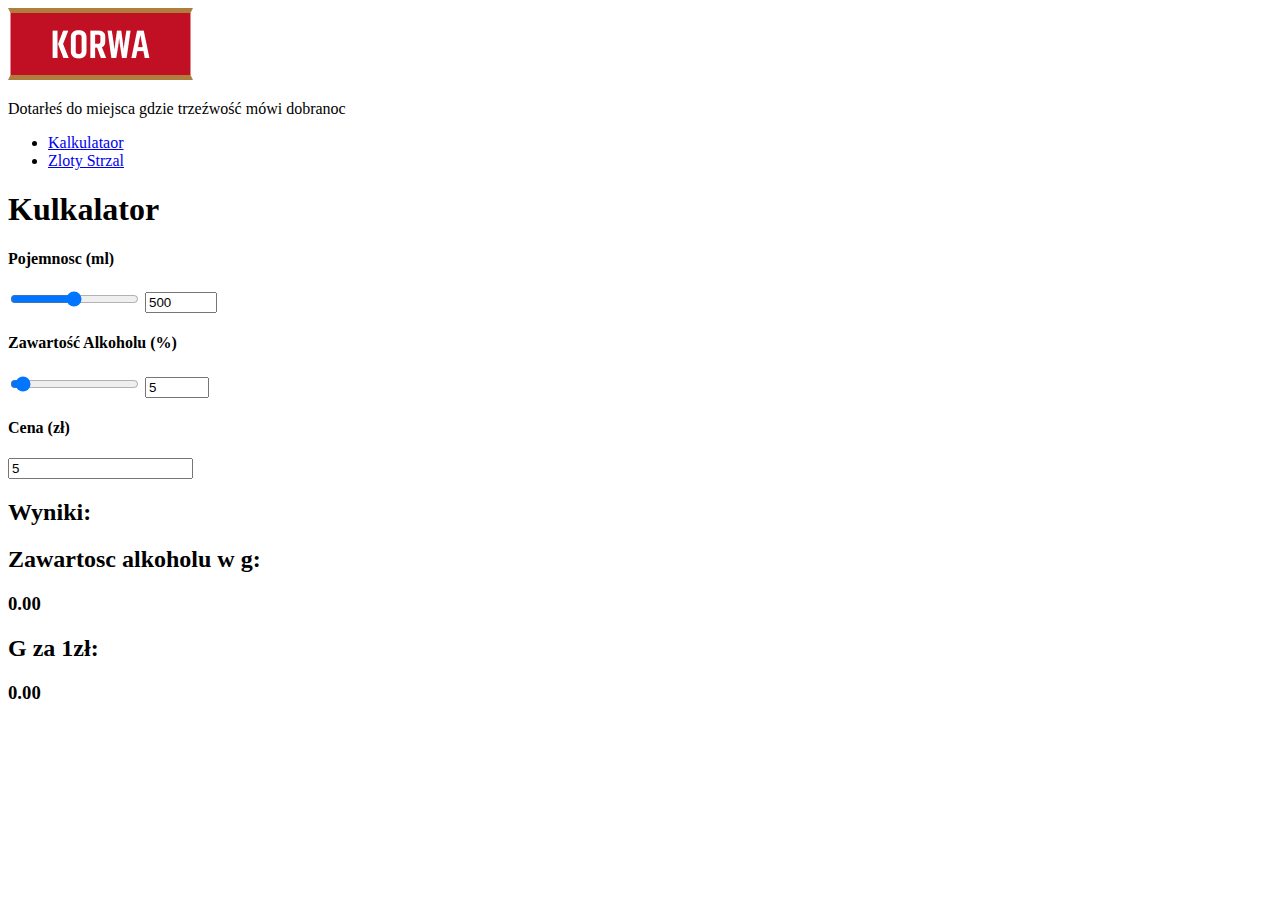
==== subpage1.html @ 66c68504 "Add files via upload" ====
<!DOCTYPE html>
<html lang="en">
<head>
    <meta charset="UTF-8">
    <meta name="viewport" content="width=device-width, initial-scale=1.0">
    <title>Kulkalator</title>
    <link rel="preconnect" href="https://fonts.googleapis.com">
    <link rel="preconnect" href="https://fonts.gstatic.com" crossorigin>
    <link href="https://fonts.googleapis.com/css2?family=Kanit:ital,wght@0,100;0,200;0,300;0,400;0,500;0,600;0,700;0,800;0,900;1,100;1,200;1,300;1,400;1,500;1,600;1,700;1,800;1,900&display=swap" rel="stylesheet">
    <link rel="preconnect" href="https://fonts.googleapis.com">
    <link rel="preconnect" href="https://fonts.gstatic.com" crossorigin>
    <link href="https://fonts.googleapis.com/css2?family=Poppins:ital,wght@0,100;0,200;0,300;0,400;0,500;0,600;0,700;0,800;0,900;1,100;1,200;1,300;1,400;1,500;1,600;1,700;1,800;1,900&display=swap" rel="stylesheet">
    <link rel="stylesheet" href="css/kalkulator.css">
</head>
<body>
    <div class="header-bg">
        <header>
            <div class="header-left">
                <a href="index.html">
                    <img src="logo.png" alt="logo korwy">
                </a>
                
                <div class="divider"></div>
                <div class="name">
                    <p>Dotarłeś do miejsca gdzie trzeźwość mówi dobranoc </p>
                </div>
            </div>
            <nav>
                <ul>

                    <li>
                        <a href="subpage1.html" class="menu kalkulator-menu">Kalkulataor</a>
                    </li>
                    <li>
                        <a href="subpage2.html" class="menu">Zloty Strzal</a>
                    </li>
        
                </ul>
            </nav>
    </div>        
        
        </header>
    <div class="wrap">
        <div class="column1 column">
            <h1>Kulkalator</h1>
            <div class="input-wrapper">
                <h4>Pojemnosc (ml)</h4>
                <div class="inputs">
                    <input type="range" min="10" max="1000" value="500" class="slider" id="slider-pojemnosc">
                    <input type="number" id="input-pojemnosc" class="input-text" min="1" max="1000"></input>
                </div>
                
            </div>
            <div class="input-wrapper">
                <h4>Zawartość Alkoholu (%)</h4>
                <div class="inputs">
                    <input type="range" min="1" max="100" value="5" class="slider" id="slider-zawartosc">
                    <input type="number" id="input-zawartosc" class="input-text" min="1" max="100"></input>
                </div>
            </div>
            <div class="input-wrapper">
                <h4>Cena (zł)</h4>
                <div class="inputs">
                    <input type="number" id="input-cena" value="5" class="input-text" min="1" ></input>
                </div>
            </div>
        </div>
        <div class="column2 column">
            <h2 class="Title">Wyniki:</h2>
            <div class="row1">
                <h2>Zawartosc alkoholu w g: </h2>
                <h3 id="Ile-g">0.00</h3>
            </div>
            <div class="row2">
                <h2>G za 1zł: </h2>
                <h3 id="zl/g">0.00</h3>
            </div>
            </div>
    </div>

    
    
    <script src="index.js"></script>
</body>
</html>
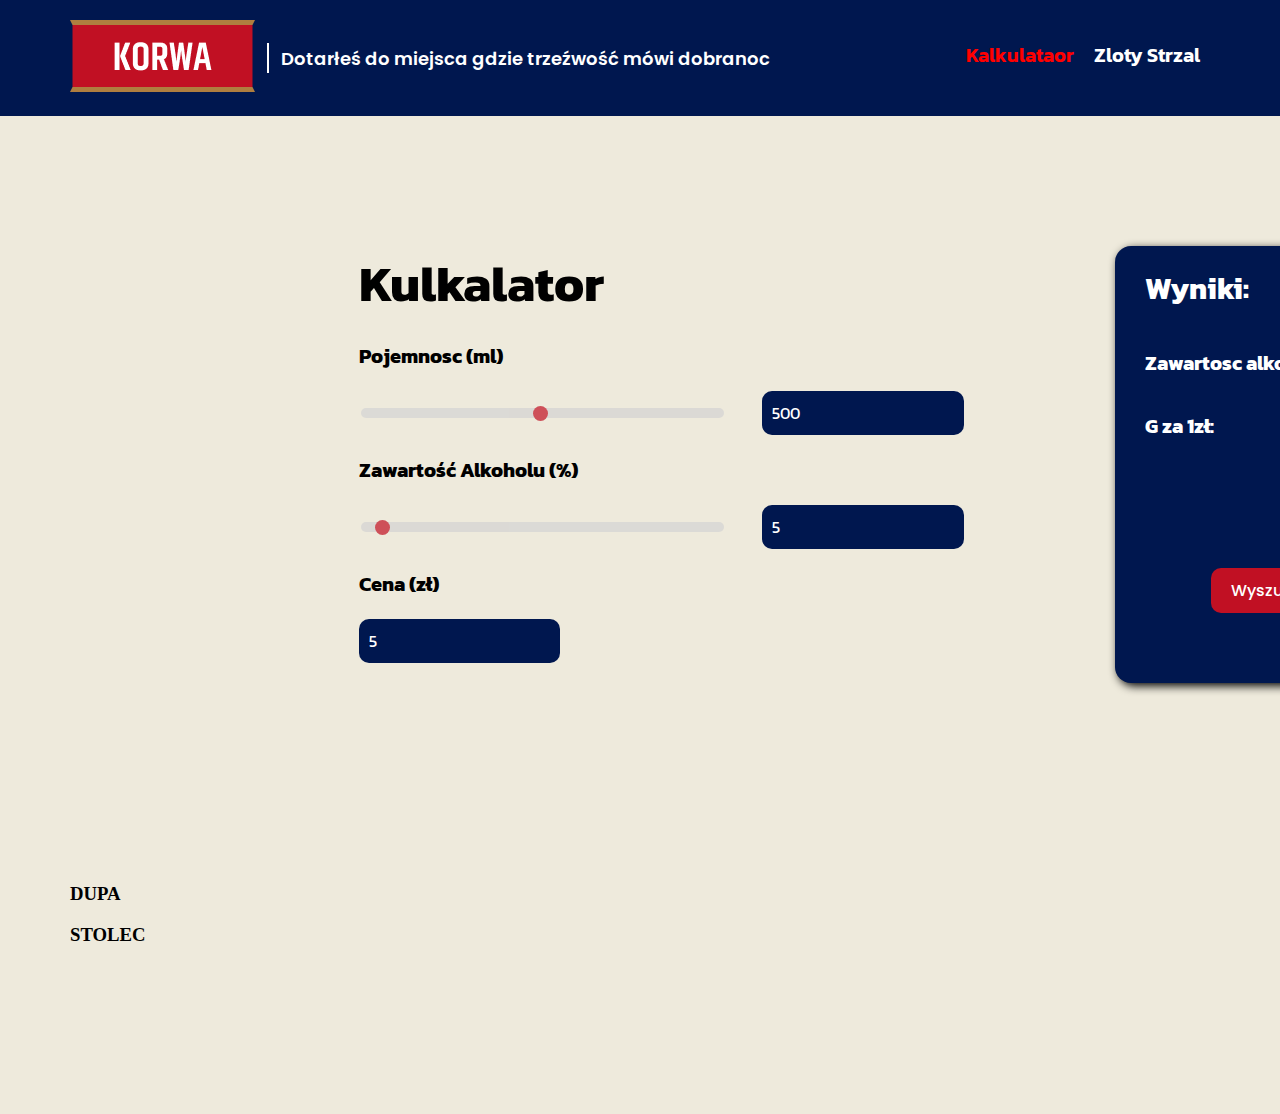
==== commit 2d53170d: "going live" ====
--- a/subpage1.html
+++ b/subpage1.html
@@ -40,46 +40,62 @@
     </div>        
         
         </header>
-    <div class="wrap">
-        <div class="column1 column">
-            <h1>Kulkalator</h1>
-            <div class="input-wrapper">
-                <h4>Pojemnosc (ml)</h4>
-                <div class="inputs">
-                    <input type="range" min="10" max="1000" value="500" class="slider" id="slider-pojemnosc">
-                    <input type="number" id="input-pojemnosc" class="input-text" min="1" max="1000"></input>
+    <div class="main">
+        <div class="wrap">
+            <div class="column1 column">
+                <h1>Kulkalator</h1>
+                <div class="input-wrapper">
+                    <h4>Pojemnosc (ml)</h4>
+                    <div class="inputs">
+                        <input type="range" min="10" max="1000" value="500" class="slider" id="slider-pojemnosc">
+                        <input type="number" id="input-pojemnosc" class="input-text" min="1" max="1000"></input>
+                    </div>
+                    
                 </div>
-                
-            </div>
-            <div class="input-wrapper">
-                <h4>Zawartość Alkoholu (%)</h4>
-                <div class="inputs">
-                    <input type="range" min="1" max="100" value="5" class="slider" id="slider-zawartosc">
-                    <input type="number" id="input-zawartosc" class="input-text" min="1" max="100"></input>
+                <div class="input-wrapper">
+                    <h4>Zawartość Alkoholu (%)</h4>
+                    <div class="inputs">
+                        <input type="range" min="1" max="100" value="5" class="slider" id="slider-zawartosc">
+                        <input type="number" id="input-zawartosc" class="input-text" min="1" max="100"></input>
+                    </div>
+                </div>
+                <div class="input-wrapper">
+                    <h4>Cena (zł)</h4>
+                    <div class="inputs">
+                        <input type="number" id="input-cena" value="5" class="input-text" min="1" ></input>
+                    </div>
                 </div>
             </div>
-            <div class="input-wrapper">
-                <h4>Cena (zł)</h4>
-                <div class="inputs">
-                    <input type="number" id="input-cena" value="5" class="input-text" min="1" ></input>
+            <div class="column2 column">
+                <div class="firstpart">
+                    <h2 class="Title">Wyniki:</h2>
+                <div class="row1">
+                    <h2>Zawartosc alkoholu w g: </h2>
+                    <h3 id="Ile-g">0.00</h3>
                 </div>
+                <div class="row2">
+                    <h2>G za 1zł: </h2>
+                    <h3 id="zl/g">0.00</h3>
+                </div>
+                </div>
+                <div class="secondpart">
+                    <btn class="find">Wyszukaj Podobne</btn>
+                </div>
+
             </div>
+            
         </div>
-        <div class="column2 column">
-            <h2 class="Title">Wyniki:</h2>
-            <div class="row1">
-                <h2>Zawartosc alkoholu w g: </h2>
-                <h3 id="Ile-g">0.00</h3>
-            </div>
-            <div class="row2">
-                <h2>G za 1zł: </h2>
-                <h3 id="zl/g">0.00</h3>
-            </div>
-            </div>
+        <div class="alternatives">
+            <h3>DUPA</h3>
+            <h3>STOLEC</h3>
+        </div>
+        
     </div>
+    
 
     
     
     <script src="index.js"></script>
+    <script src="baza.js"></script>
 </body>
 </html>--- a/css/kalkulator.css
+++ b/css/kalkulator.css
@@ -0,0 +1,184 @@
+body{
+    background-color: #eeeadc;
+    margin: 0;
+    padding-bottom: 150px;
+    
+}
+
+h1{
+    font-family: 'Kanit';
+    font-size: 50px;
+    color: black;
+    margin: 0;
+}
+h2 {
+    font-family: 'Kanit';
+    font-size: 35px;
+    color: black;
+    margin: 0;
+}
+h4 {
+    font-family: 'Kanit';
+    font-size: 20px;
+    color: black;
+    margin: 0; 
+}
+subheading {
+    font-family: 'Poppins';
+    font-size: 20px;
+    margin: 0;
+}
+p{
+    font-family: 'Poppins';
+    margin: 0;
+}
+.alternatives {
+    width: 1140px;
+    margin: auto;
+}
+.wrap {
+    width: 1140px;
+    margin: 100px 279px;
+    display: flex;
+    padding: 30px 80px 100px 80px;
+}
+.header-bg{
+    background: #00174F;
+}
+header{
+    width: 1140px;
+    margin: auto;
+    display: flex;
+    justify-content: space-between;
+    padding: 20px 0;
+    
+}
+.header-left{
+    display: flex;
+    align-items: center;
+    justify-content: space-between;
+    width: 700px;
+    .name {
+        color: white;
+        font-family: 'Poppins';
+        font-size: 18px;
+        font-weight: 600;
+    }
+}
+
+
+nav ul{
+    list-style: none;
+    display: flex;
+    font-family: 'Kanit';
+    font-size: 20px;
+    font-weight: 600;
+}
+nav ul li{
+    padding-left: 10px;
+    padding-right: 10px;
+}
+nav a{
+    color: white;
+    text-decoration: none;
+}
+nav a:hover{
+    color: red;
+}
+.kalkulator-menu {
+    color: red;
+}
+.divider{
+    border-left: 2px solid white;
+    height: 30px;
+}
+.column1 {
+    width: 70%;
+}
+.column2 {
+    width: 30%;
+    background-color: #00174F;
+    border-radius: 16px;
+    padding: 20px 30px 50px 30px;
+    box-shadow: 3px 3px 10px black;
+    display: flex;
+    flex-direction: column;
+    justify-content: space-between;
+    h2 {
+        color: white;
+        font-size: 20px
+    }
+    h3 {
+        color: white;
+        font-size: 20px
+    }
+    .Title {
+        font-size: 30px;
+        margin-bottom: 20px;
+    }
+}
+
+.row1, .row2 {
+    display: flex;
+    justify-content: space-between;
+    align-items: center;
+}
+.input-wrapper {
+    margin: 20px 0;
+    width: 80%;
+    display: block;
+    justify-content: space-between;
+}
+.inputs {
+    margin-top: 20px;
+    display: flex;
+    justify-content: space-between;
+    align-items: center;
+}
+.slider {
+    -webkit-appearance: none;
+    width: 60%;
+    height: 10px;
+    outline: none;
+    border-radius: 20px;
+    background-color: #d3d3d3;
+    opacity: 0.7;
+}
+.slider:hover {
+    opacity: 1;
+    transition: opacity .5s;
+    cursor: grab;
+}
+.slider::-webkit-slider-thumb {
+    -webkit-appearance: none;
+    width: 15px;
+    height: 15px;
+    border-radius: 20px;
+    background-color: #C11023;
+}
+.input-text {
+    width: 30%;
+    padding: 10px;
+    border-radius: 10px;
+    font-family: 'Kanit';
+    font-size: 16px;
+    background-color: #00174F;
+    color: white;
+    border: none;
+}
+.secondpart {
+    display: flex;
+    justify-content: center;
+}
+.find {
+    background: #C11023;
+    padding: 10px 20px;
+    font-family: 'Poppins';
+    text-decoration: none;
+    color: white;
+    font-weight: 500;
+    border-radius: 10px;
+    margin: 20px 0;
+    text-align: center;
+    cursor: pointer;
+}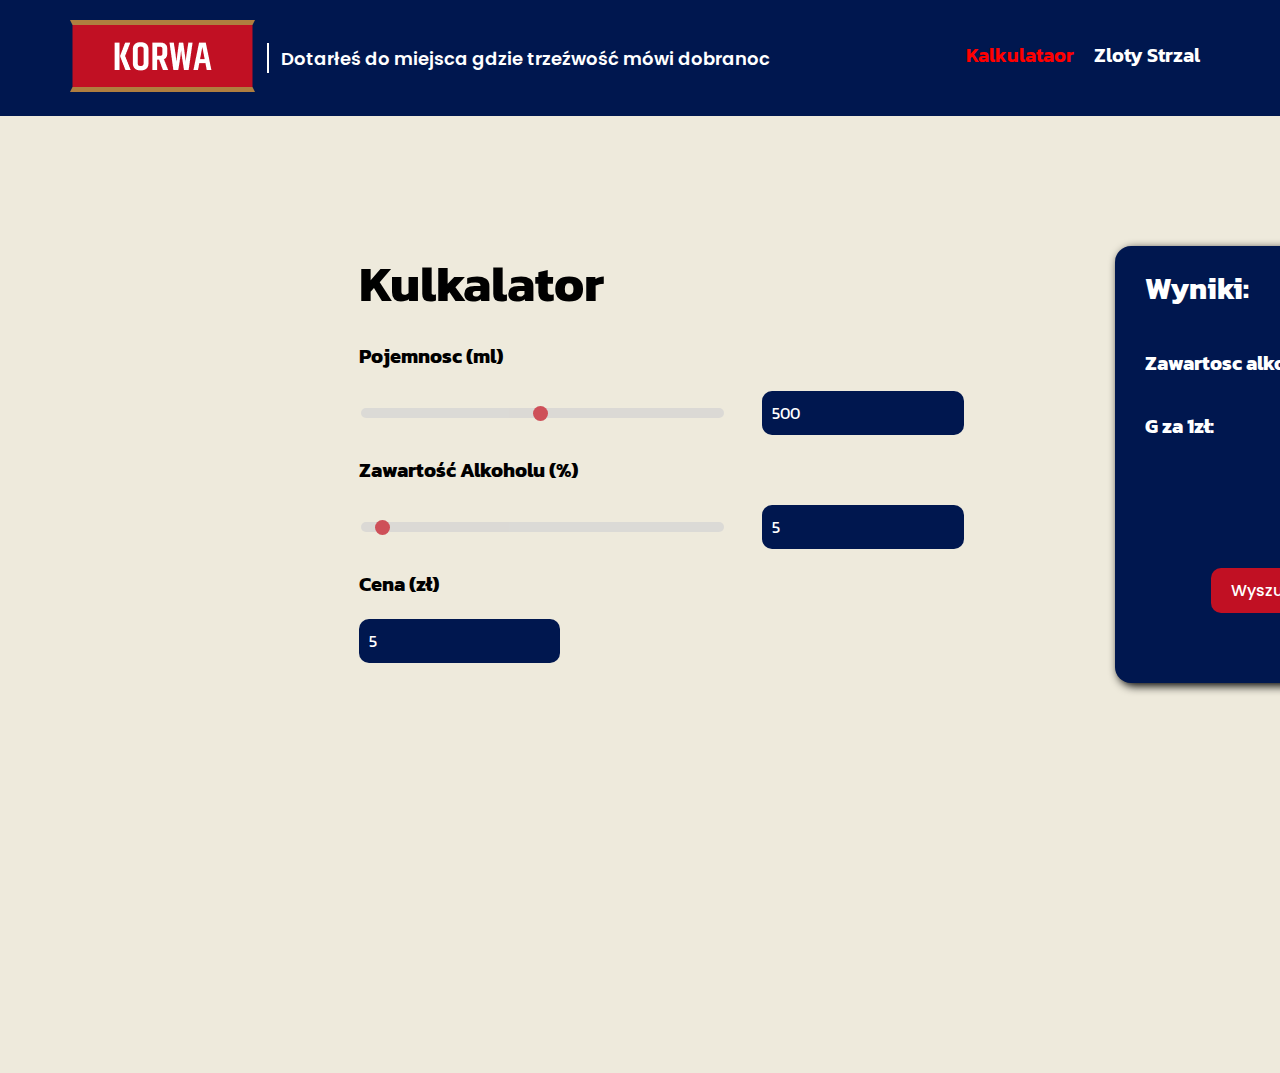
==== commit b125311c: "v1 final" ====
--- a/subpage1.html
+++ b/subpage1.html
@@ -79,23 +79,242 @@
                 </div>
                 </div>
                 <div class="secondpart">
-                    <btn class="find">Wyszukaj Podobne</btn>
+                    <btn class="find" id="finder">Wyszukaj Podobne</btn>
+                    
                 </div>
 
             </div>
             
         </div>
         <div class="alternatives">
-            <h3>DUPA</h3>
-            <h3>STOLEC</h3>
+            <div class="columnleft">
+                <h4 id="alternative-1-nazwa"></h4>
+                <img id="alternative-1-zdjecie" src="" alt="">
+                <subheading id="alternative-1-rent"></subheading>
+                <subheading id="alternative-1-cena"></subheading>
+            </div>
+            <div class="columnright">
+                <h4 id="alternative-2-nazwa"></h4>
+                <img id="alternative-2-zdjecie" src="" alt="">
+                <subheading id="alternative-2-rent"></subheading>
+                <subheading id="alternative-2-cena"></subheading>
+            </div>
+            
+            
         </div>
-        
+        <a href="#podobne"></a>
+
+
+
+
+
+
+        <table id="Tabela" class="Tabela">
+            <tr>
+                <th id="filter-id">ID <span id="id-icon-asc" class="display"><i id="icon-nazwa" class="fa-solid fa-arrow-down-9-1"></i></span><span id="id-icon-desc" class="no-display"><i id="icon-nazwa" class="fa-solid fa-arrow-down-1-9"></i></span></th>
+                <th class="no-cursor">Zdjęcie</th>
+                <th id="filter-nazwa">Nazwa <span id="nazwa-icon-asc" class="display"><i id="icon-nazwa" class="fa-solid fa-arrow-down-z-a"></i></span><span id="nazwa-icon-desc" class="no-display"><i id="icon-nazwa" class="fa-solid fa-arrow-down-a-z"></i></span></th>
+                <th id="filter-rentownosc">Rentowność <span id="rentownosc-icon-asc" class="display"><i id="icon-nazwa" class="fa-solid fa-arrow-down-9-1"></i></span><span id="rentownosc-icon-desc" class="no-display"><i id="icon-nazwa" class="fa-solid fa-arrow-down-1-9"></i></span></th>
+                <th id="filter-ocena">Ocena <span id="ocena-icon-asc" class="display"><i id="icon-nazwa" class="fa-solid fa-arrow-down-9-1"></i></span><span id="ocena-icon-desc" class="no-display"><i id="icon-nazwa" class="fa-solid fa-arrow-down-1-9"></i></span></th>
+            </tr>
+            <tr class="piwo" >
+                <td>1</td>
+                <td><img src="alkohole/desperados.png" alt=""></td>
+                <td id="nazwa">Desperados</td>
+                <td>4.37g/zl</td>
+                <td>6.78</td>
+            </tr>
+            <tr class="piwo" >
+                <td>2</td>
+                <td><img src="alkohole/zatecky.png" alt=""></td>
+                <td id="nazwa">Zatecky</td>
+                <td>7.62g/zl</td>
+                <td>6.34</td>
+            </tr>
+            <tr class="piwo">
+                <td>3</td>
+                <td><img src="alkohole/heineken.png" alt=""></td>
+                <td id="nazwa">Heineken</td>
+                <td>5.83g/zl</td>
+                <td>6.71</td>
+            </tr>
+            <tr class="piwo">
+                <td>4</td>
+                <td><img src="alkohole/perla-export.png" alt=""></td>
+                <td id="nazwa">Perła Export</td>
+                <td>7.47g/zl</td>
+                <td>6.3</td>
+            </tr>
+            <tr class="piwo">
+                <td>5</td>
+                <td><img src="alkohole/carlsberg.png" alt=""></td>
+                <td id="nazwa">Carlsberg</td>
+                <td>5.71g/zl</td>
+                <td>6.22</td>
+            </tr>
+            <tr class="piwo">
+                <td>6</td>
+                <td><img src="alkohole/kustosz-mocne.png" alt=""></td>
+                <td>Kustosz Mocne</td>
+                <td>12.63g/zl</td>
+                <td>3.84</td>
+            </tr>
+            <tr class="piwo">
+                <td>7</td>
+                <td><img src="alkohole/lech.png" alt=""></td>
+                <td>Lech</td>
+                <td>6.28g/zl</td>
+                <td>6.21</td>
+            </tr>
+            <tr class="piwo">
+                <td>8</td>
+                <td><img src="alkohole/lomza.png" alt=""></td>
+                <td>Lomża</td>
+                <td>7.54g/zl</td>
+                <td>6.10</td>
+            </tr>
+            <tr class="piwo">
+                <td>9</td>
+                <td><img src="alkohole/redds.png" alt=""></td>
+                <td>Redds Malina</td>
+                <td>4.8g/zl</td>
+                <td>6.03</td>
+            </tr>
+            <tr class="piwo">
+                <td>10</td>
+                <td><img src="alkohole/perla-chmiel.png" alt=""></td>
+                <td>Perła Chmiel</td>
+                <td>8.62g/zl</td>
+                <td>5.47</td>
+            </tr>
+            <tr class="piwo">
+                <td>11</td>
+                <td><img src="alkohole/tyskie.png" alt=""></td>
+                <td>Tyskie</td>
+                <td>7.47g/zl</td>
+                <td>5.41</td>
+            </tr>
+            <tr class="piwo">
+                <td>12</td>
+                <td><img src="alkohole/harnas.png" alt=""></td>
+                <td>Harnaś</td>
+                <td>11.17g/zl</td>
+                <td>5.34</td>
+            </tr>
+            <tr class="piwo">
+                <td>13</td>
+                <td><img src="alkohole/warka.png" alt=""></td>
+                <td>Warka</td>
+                <td>7.47g/zl</td>
+                <td>5.17</td>
+            </tr>
+            <tr class="piwo">
+                <td>14</td>
+                <td><img src="alkohole/zubr.png" alt=""></td>
+                <td>Żubr</td>
+                <td>10.07g/zl</td>
+                <td>4.79</td>
+            </tr>
+            <tr class="piwo">
+                <td>15</td>
+                <td><img src="alkohole/piast.png" alt=""></td>
+                <td>Piast</td>
+                <td>6.91g/zl</td>
+                <td>4.70</td>
+            </tr>
+            <tr class="piwo">
+                <td>16</td>
+                <td><img src="alkohole/specjal.png" alt=""></td>
+                <td>Specjal</td>
+                <td>10.94g/zl</td>
+                <td>4.59</td>
+            </tr>
+            <tr class="piwo">
+                <td>17</td>
+                <td><img src="alkohole/tatra.png" alt=""></td>
+                <td>Tatra</td>
+                <td>8.51g/zl</td>
+                <td>4.17</td>
+            </tr>
+            <tr class="wodka">
+                <td>18</td>
+                <td><img src="alkohole/stock.png" alt=""></td>
+                <td>Stock</td>
+                <td>6.06g/zl</td>
+                <td>7.23</td>
+            </tr>
+            <tr class="wodka">
+                <td>19</td>
+                <td><img src="alkohole/soplica-cytryna.png" alt=""></td>
+                <td>Soplica Cytryna</td>
+                <td>5.56g/zl</td>
+                <td>7.01</td>
+            </tr>
+            <tr class="wodka">
+                <td>20</td>
+                <td><img src="alkohole/lubelska-cytryna.png" alt=""></td>
+                <td>Lubelska Cytryna</td>
+                <td>5.77g/zl</td>
+                <td>6.73</td>
+            </tr>
+            <tr class="wodka">
+                <td>21</td>
+                <td><img src="alkohole/bocian.png" alt="">
+                </td>
+                <td>Bocian</td>
+                <td>5.91g/zl</td>
+                <td>6.51</td>
+            </tr>
+            <tr class="wodka">
+                <td>22</td>
+                <td><img src="alkohole/amundsen.png" alt=""></td>
+                <td>Amundsen</td>
+                <td>5.6g/zl</td>
+                <td>6.49</td>
+            </tr>
+            <tr class="wodka">
+                <td>23</td>
+                <td><img src="alkohole/stumbras.png" alt=""></td>
+                <td>Stumbrass</td>
+                <td>5.56g/zl</td>
+                <td>5.97</td>
+            </tr>
+            <tr class="wodka">
+                <td>24</td>
+                <td><img src="alkohole/wyborowa.png" alt=""></td>
+                <td>Wyborowa</td>
+                <td>6.25g/zl</td>
+                <td>5.83</td>
+            </tr>
+            <tr class="wodka">
+                <td>25</td>
+                <td><img src="alkohole/smirnoff.png" alt=""></td>
+                <td>Smirnoff</td>
+                <td>4g/zl</td>
+                <td>5.44</td>
+            </tr>
+            <tr class="wodka">
+                <td>26</td>
+                <td><img src="alkohole/luksusowa.png" alt=""></td>
+                <td>Luksusowa</td>
+                <td>7g/zl</td>
+                <td>5</td>
+            </tr>
+            <tr class="wodka">
+                <td>27</td>
+                <td><img src="alkohole/zubrowka.png" alt=""></td>
+                <td>Żubrówka</td>
+                <td>7.65g/zl</td>
+                <td>4.89</td>
+            </tr>
+    
+        </table>
     </div>
     
 
     
     
     <script src="index.js"></script>
-    <script src="baza.js"></script>
+
 </body>
 </html>--- a/css/kalkulator.css
+++ b/css/kalkulator.css
@@ -181,4 +181,21 @@
     margin: 20px 0;
     text-align: center;
     cursor: pointer;
+}
+.Tabela {
+    display: none;
+}
+.alternatives {
+    display: flex;
+    justify-content: center;
+    .columnleft, .columnright {
+        width: 30%;
+        display: flex;
+        flex-direction: column;
+        align-items: center;
+    }
+    img {
+        margin: 20px 0;
+        width: 150px;
+    }
 }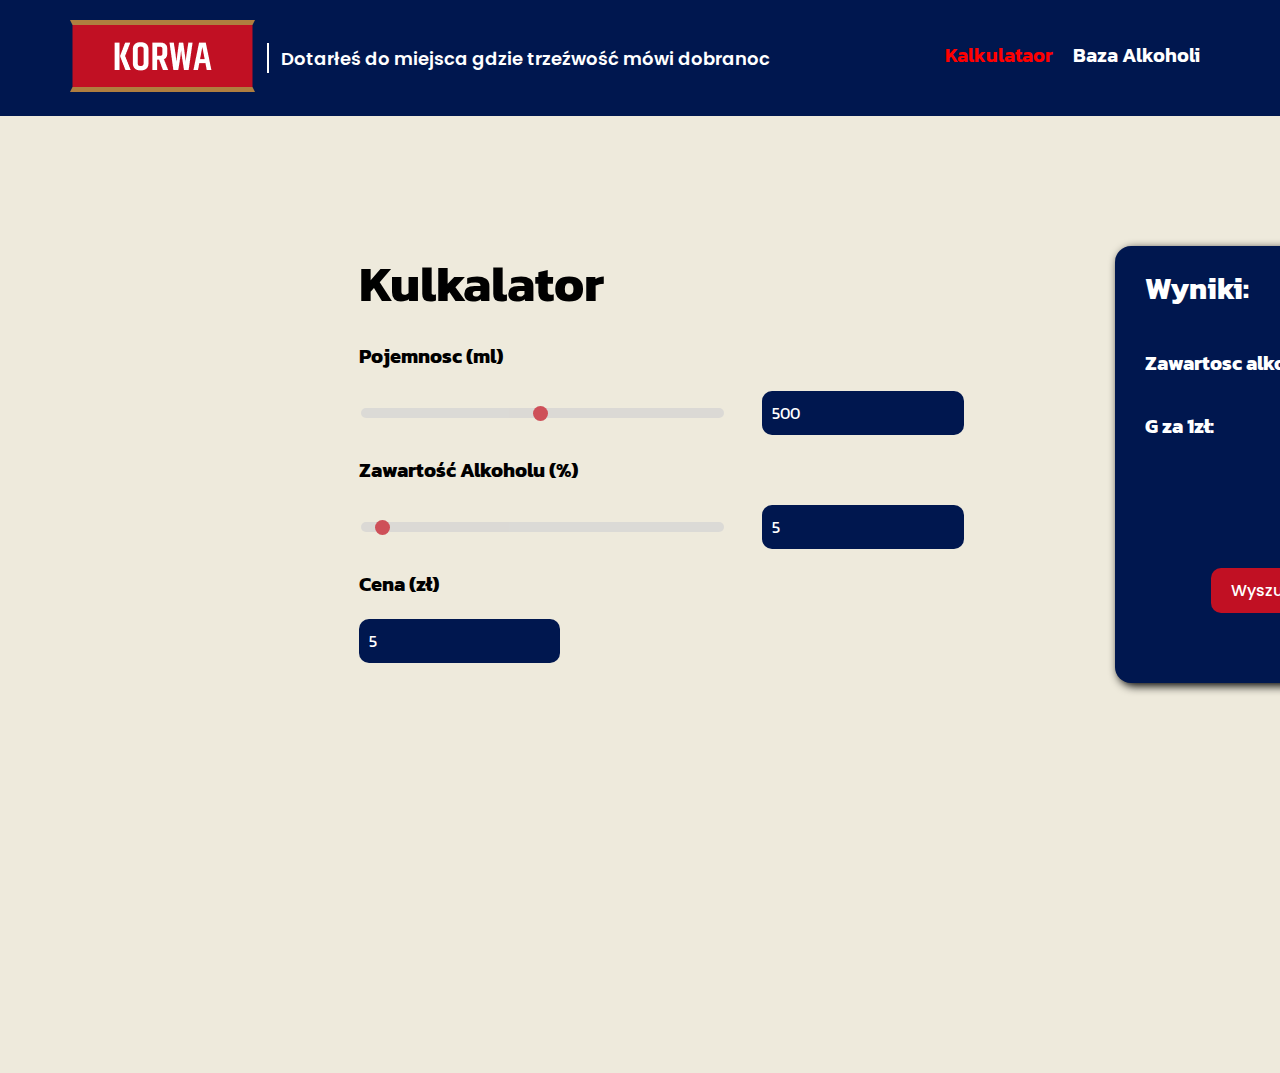
==== commit 0d449163: "modified nav name" ====
--- a/subpage1.html
+++ b/subpage1.html
@@ -32,7 +32,7 @@
                         <a href="subpage1.html" class="menu kalkulator-menu">Kalkulataor</a>
                     </li>
                     <li>
-                        <a href="subpage2.html" class="menu">Zloty Strzal</a>
+                        <a href="subpage2.html" class="menu">Baza Alkoholi</a>
                     </li>
         
                 </ul>
